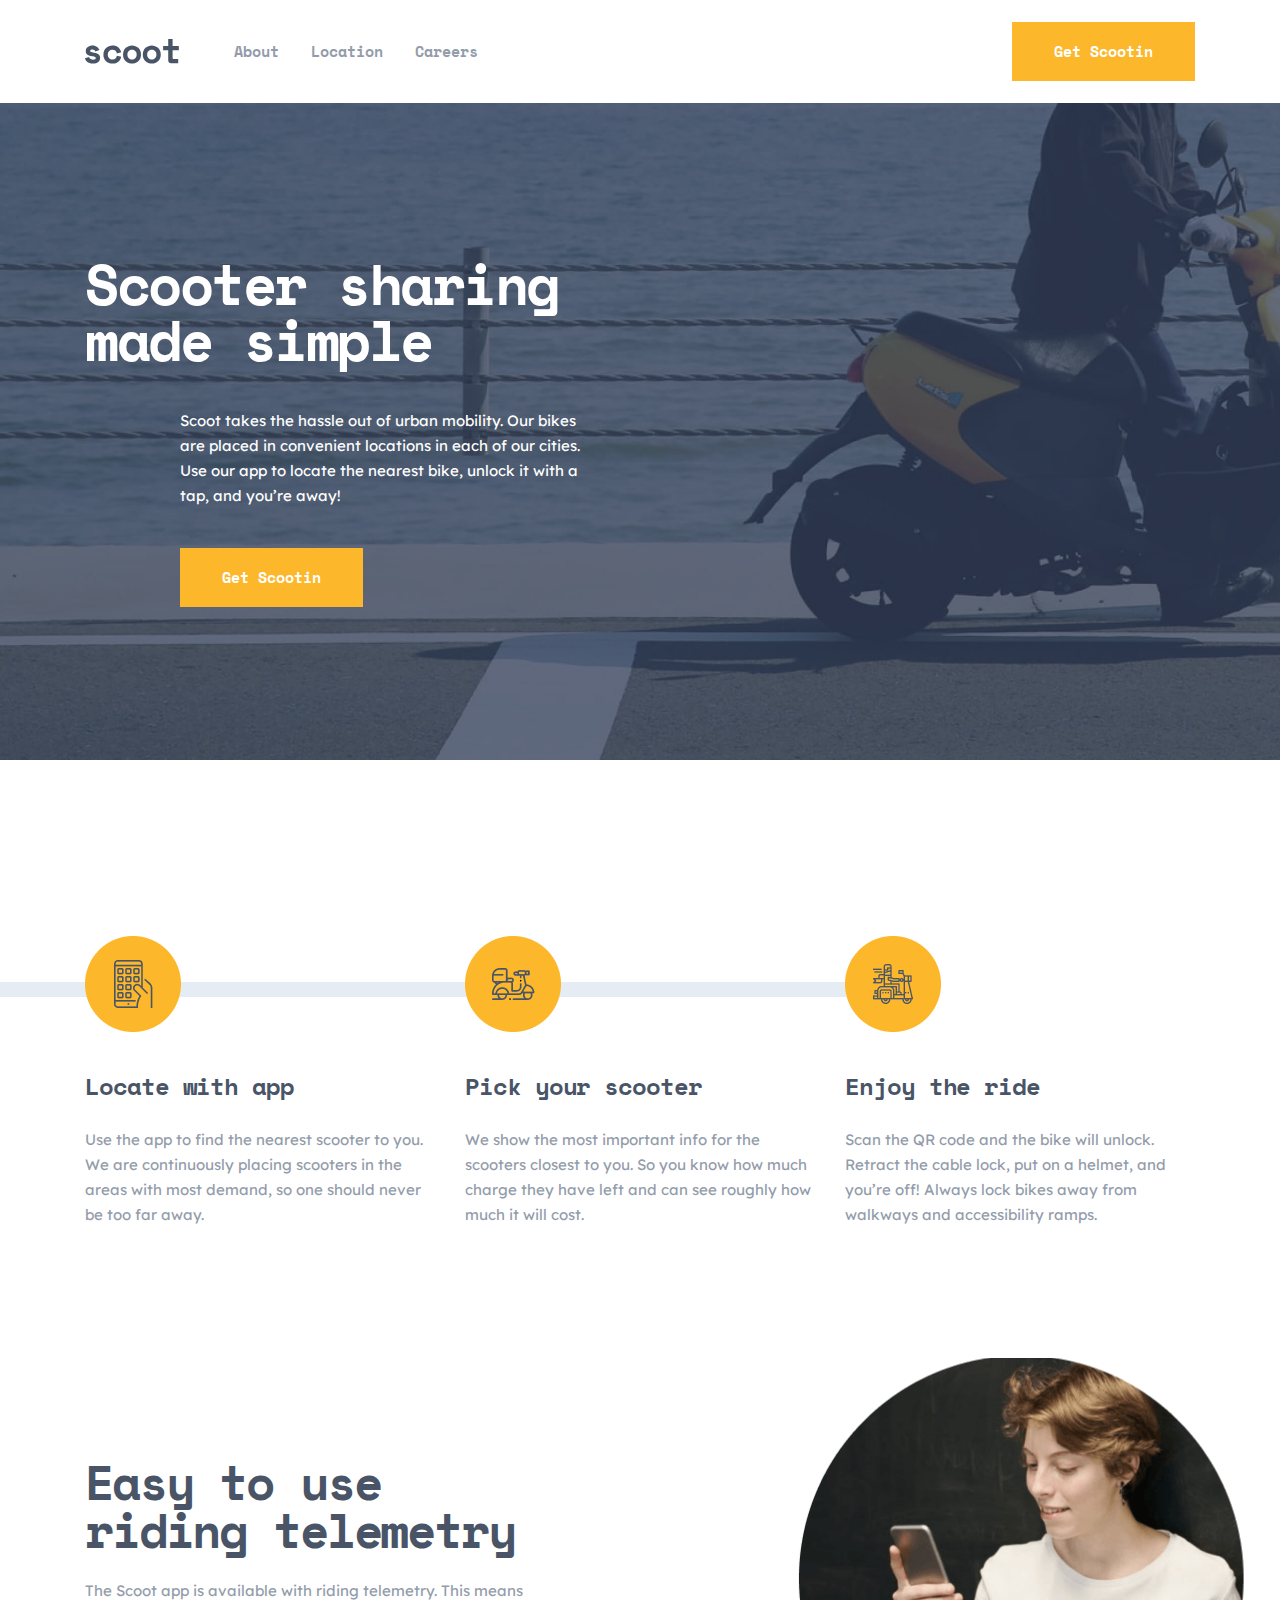
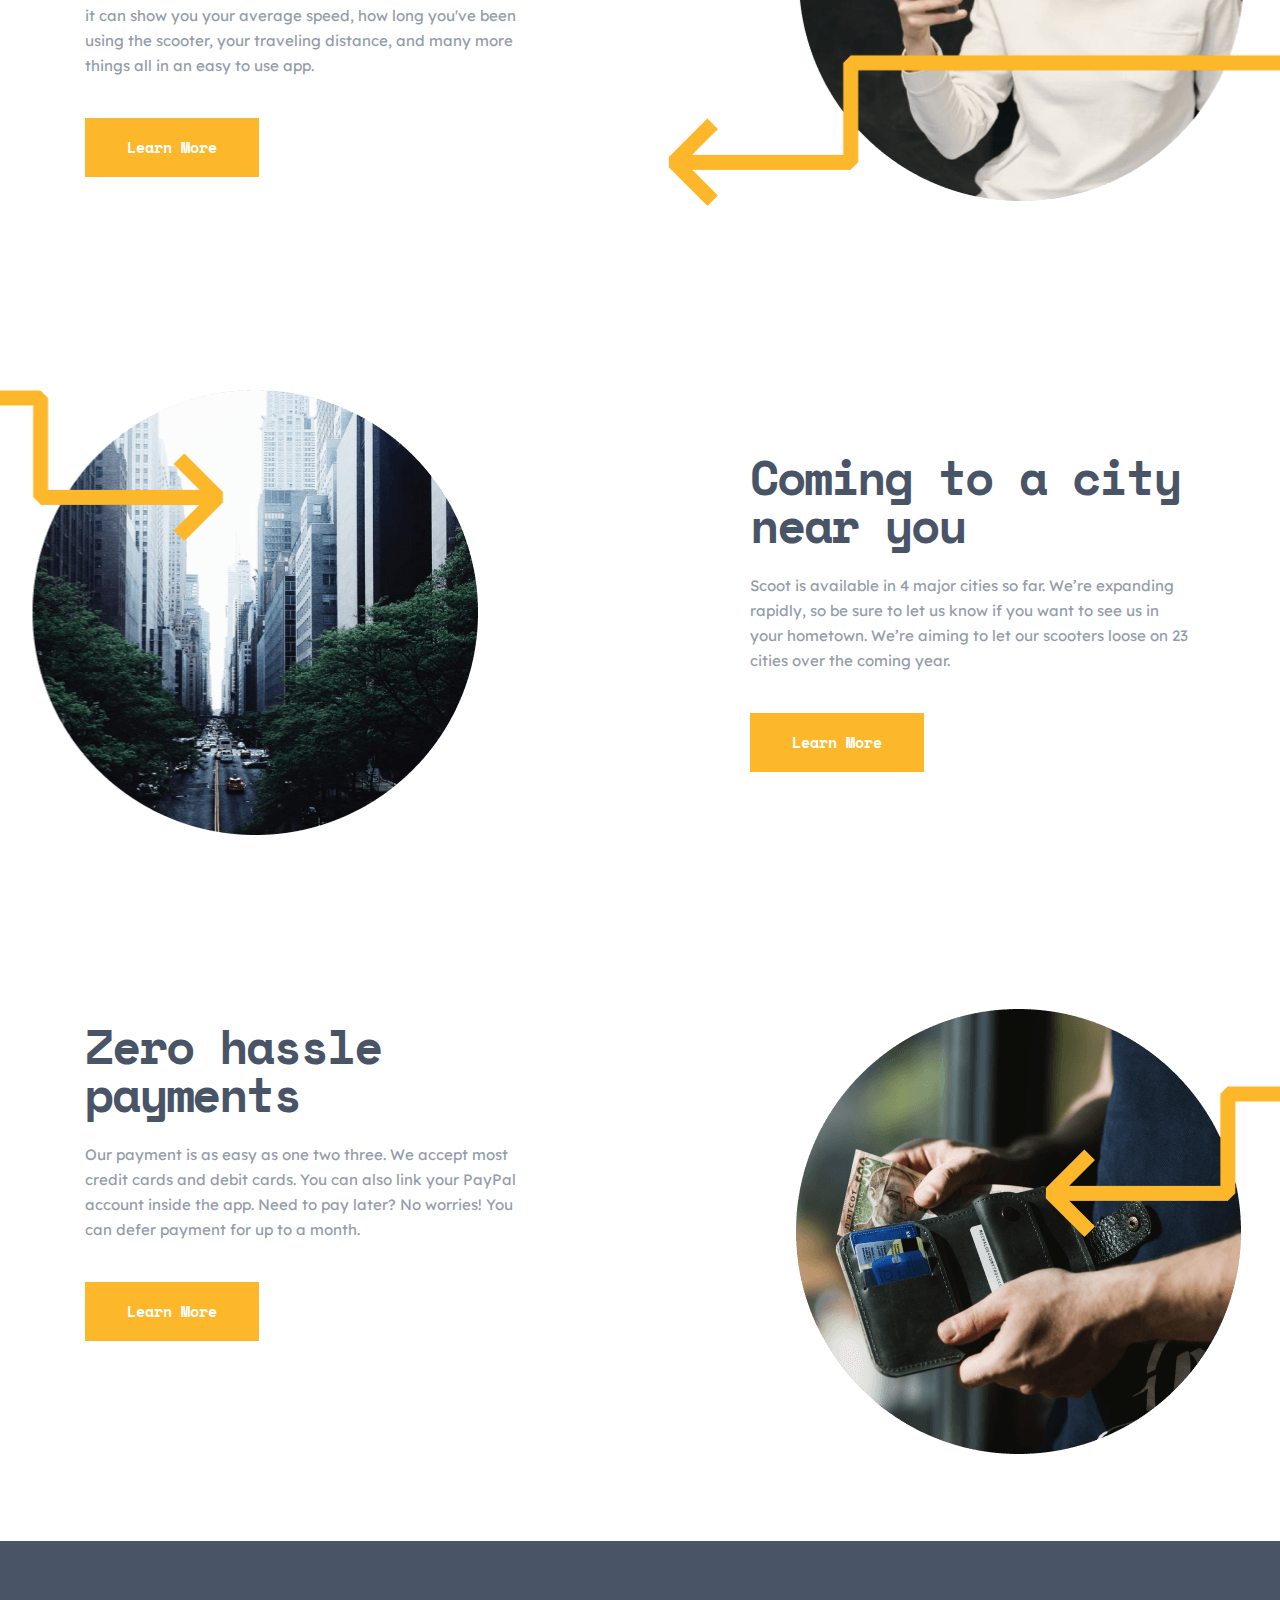
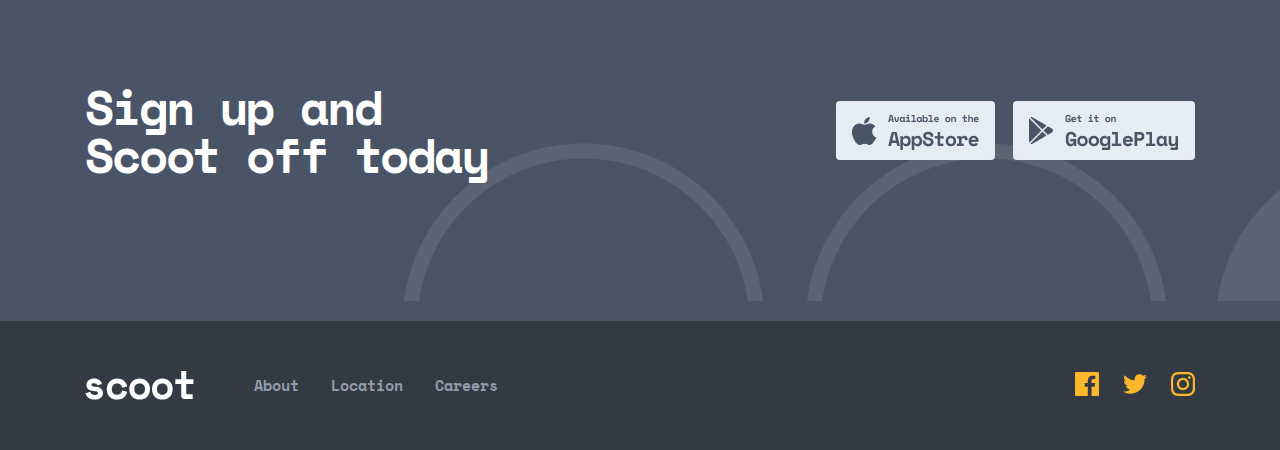
==== index.html @ 02b6bdd7 "Initial commit" ====
<!DOCTYPE html>
<html lang="en">
<head>
  <meta charset="UTF-8">
  <meta http-equiv="X-UA-Compatible" content="IE=edge">
  <meta name="viewport" content="width=device-width, initial-scale=1.0">
  <link rel="stylesheet" href="./css/main.css">
  <title>scoot</title>
</head>
<body>


  <!-- site header -->
  <header class="site-header">
    <div class="container">
      <div class="site-header__inner">

        <a href="./index.html" class="site-header__logo-link">
          <img src="./images/scoot-logo.svg" alt="scoot brand logo" class="site-header__logo-img">
        </a>

        <nav class="site-header__navbar">
          <ul class="site-header__list">
            <li class="site-header__item"><a href="./about.html" class="site-header__item-link">About</a></li>
            <li class="site-header__item"><a href="./location.html" class="site-header__item-link">Location</a></li>
            <li class="site-header__item"><a href="./careers.html" class="site-header__item-link">Careers</a></li>
          </ul>
          <a href="#" class="site-header__link get-link">Get Scootin</a>
        </nav>
      </div>
    </div>
  </header>


  <main>


    <!-- hero section -->
    <section class="hero">
      <div class="container">
        <div class="hero__inner">
          <div class="hero__content">
            <h1 class="hero__title">Scooter sharing made simple</h1>
            <div class="hero__content-info">
              <p class="hero__text">Scoot takes the hassle out of urban mobility. Our bikes are placed in convenient locations in each of our cities. Use our app to locate the nearest bike, unlock it with a tap, and you’re away!</p>
              <a href="#" class="get-link">Get Scootin</a>
            </div>
          </div>
        </div>
      </div>
    </section>

    <!-- process section -->
    <section class="process">
      <div class="container">
        <div class="process__inner">
          <ul class="process__list">
            <li class="process__item">
              <img src="./images/locate.png" alt="" class="process__img">
              <h3 class="process__subtitle">Locate with app</h3>
              <p class="process__text">Use the app to find the nearest scooter to you. We are continuously placing scooters in the areas with most demand, so one should never be too far away. </p>
            </li>

            <li class="process__item">
              <img src="./images/pick.png" alt="" class="process__img">
              <h3 class="process__subtitle">Pick your scooter</h3>
              <p class="process__text">We show the most important info for the scooters closest to you. So you know how much charge they have left and can see roughly how much it will cost.</p>
            </li>

            <li class="process__item">
              <img src="./images/enjoy.png" alt="" class="process__img">
              <h3 class="process__subtitle">Enjoy the ride</h3>
              <p class="process__text">Scan the QR code and the bike will unlock. Retract the cable lock, put on a helmet, and you’re off! Always lock bikes away from walkways and accessibility ramps.</p>
            </li>
          </ul>
        </div>
      </div>
    </section>

    <!-- easy section -->
    <section class="easy">
      <div class="container">
        <div class="easy__inner">
          <div class="easy__content">
            <h2 class="easy__title">Easy to use riding telemetry</h2>
            <p class="easy__text">The Scoot app is available with riding telemetry. This means it can show you your average speed, how long you've been using the scooter, your traveling distance, and many more things all in an easy to use app.</p>
            <a href="#" class="easy__link get-link">Learn More</a>
          </div>
        </div>
      </div>
    </section>


    <!-- coming section -->
    <section class="coming">
      <div class="container">
        <div class="coming__inner">
          <div class="coming__content">
            <h2 class="coming__title">Coming to a city near you</h2>
            <p class="coming__text">Scoot is available in 4 major cities so far. We’re expanding rapidly, so be sure to let us know if you want to see us in your hometown. We’re aiming to let our scooters loose on 23 cities over the coming year.</p>
            <a href="#" class="coming__link get-link">Learn More</a>
          </div>
        </div>
      </div>
    </section>

    <!-- zero hassle section -->
    <section class="zero-hassle">
      <div class="container">
        <div class="zero-hassle__inner">
          <div class="zero-hassle__content">
            <h2 class="zero-hassle__title">Zero hassle payments</h2>
            <p class="zero-hassle__text">Our payment is as easy as one two three. We accept most credit cards and debit cards. You can also link your PayPal account inside the app. Need to pay later? No worries! You can defer payment for up to a month.</p>
            <a href="#" class="zero-hassle__link get-link">Learn More</a>
          </div>
        </div>
      </div>
    </section>
  </main>

  <!-- footer -->
  <footer class="footer">

    <div class="footer-signup">
      <div class="container">
        <div class="footer-signup__inner">
          <div class="footer-signup__title-info">
            <h2 class="footer-signup__title">Sign up and Scoot off today</h2>
          </div>
          <div class="footer-signup__download-info">
            <a href="#" class="footer-signup__link">
              <img src="./images/appstore.png" alt="app store logo" class="footer-signup__img">
            </a>

            <a href="#" class="footer-signup__link">
              <img src="./images/google-play.png" alt="google play app logo" class="footer-signup__img">
            </a>
          </div>
        </div>
      </div>
    </div>

    <div class="footer__bottom">
      <div class="container">
        <div class="footer__bottom-inner">
          <a href="./index.html" class="footer__logo-link">
            <img src="./images/scoot-white-logo.svg" alt="scoot brand white logo" class="footer__logo-img">
          </a>

          <ul class="footer__list">
            <li class="footer__item"><a href="./about.html" class="footer__item-link">About</a></li>
            <li class="footer__item"><a href="./location.html" class="footer__item-link">Location</a></li>
            <li class="footer__item"><a href="./careers.html" class="footer__item-link">Careers</a></li>
          </ul>

          <ul class="footer__social-list">
            <li class="footer__social-item">
              <a href="https://www.facebook.com/" class="footer__social-link">
                <svg class="footer__social-img" width="24" height="24" xmlns="http://www.w3.org/2000/svg"><path d="M22.675 0H1.325C.593 0 0 .593 0 1.325v21.351C0 23.407.593 24 1.325 24H12.82v-9.294H9.692v-3.622h3.128V8.413c0-3.1 1.893-4.788 4.659-4.788 1.325 0 2.463.099 2.795.143v3.24l-1.918.001c-1.504 0-1.795.715-1.795 1.763v2.313h3.587l-.467 3.622h-3.12V24h6.116c.73 0 1.323-.593 1.323-1.325V1.325C24 .593 23.407 0 22.675 0Z" /></svg>
                <!-- <img src="./images/facebook.svg" alt="facebook brand logo" class="footer__social-img"> -->
              </a>
            </li>

            <li class="footer__social-item">
              <a href="https://www.twitter.com/" class="footer__social-link">
                <svg class="footer__social-img" width="24" height="20"  xmlns="http://www.w3.org/2000/svg"><path d="M24 2.557c-.883.392-1.832.656-2.828.775 1.017-.609 1.798-1.574 2.165-2.723999C22.386 1.172 21.332 1.582 20.21 1.803 19.313.846001 18.032.248001 16.616.248001c-3.179 0-5.515 2.965999-4.797 6.044999C7.728 6.088 4.1 4.128 1.671 1.149c-1.29 2.213-.669 5.108 1.523 6.574-.806-.026-1.566-.247-2.229-.616-.054 2.281 1.581 4.415 3.949 4.89-.693.188-1.452.232-2.224.084.626 1.956 2.444 3.379 4.6 3.419-2.07 1.623-4.678 2.348-7.29 2.04 2.179 1.397 4.768 2.212 7.548 2.212 9.142 0 14.307-7.721 13.995-14.646.962-.695 1.797-1.562 2.457-2.549Z" /></svg>
                <!-- <img src="./images/twitter.svg" alt="twitter brand logo" class="footer__social-img"> -->
              </a>
            </li>

            <li class="footer__social-item">
              <a href="https://www.instagram.com/" class="footer__social-link">
                <svg class="footer__social-img" width="24" height="24" xmlns="http://www.w3.org/2000/svg"><path fill-rule="evenodd" clip-rule="evenodd" d="M12 0C8.741 0 8.333.014 7.053.072 2.695.272.273 2.69.073 7.052.014 8.333 0 8.741 0 12c0 3.259.014 3.668.072 4.948.2 4.358 2.618 6.78 6.98 6.98C8.333 23.986 8.741 24 12 24c3.259 0 3.668-.014 4.948-.072 4.354-.2 6.782-2.618 6.979-6.98.059-1.28.073-1.689.073-4.948 0-3.259-.014-3.667-.072-4.947-.196-4.354-2.617-6.78-6.979-6.98C15.668.014 15.259 0 12 0Zm0 2.163c3.204 0 3.584.012 4.85.07 3.252.148 4.771 1.691 4.919 4.919.058 1.265.069 1.645.069 4.849 0 3.205-.012 3.584-.069 4.849-.149 3.225-1.664 4.771-4.919 4.919-1.266.058-1.644.07-4.85.07-3.204 0-3.584-.012-4.849-.07-3.26-.149-4.771-1.699-4.919-4.92-.058-1.265-.07-1.644-.07-4.849 0-3.204.013-3.583.07-4.849.149-3.227 1.664-4.771 4.919-4.919 1.266-.057 1.645-.069 4.849-.069ZM5.838 12c0-3.403 2.759-6.162 6.162-6.162S18.162 8.597 18.162 12c0 3.404-2.759 6.163-6.162 6.163S5.838 15.403 5.838 12ZM12 16c-2.209 0-4-1.79-4-4 0-2.209 1.791-4 4-4s4 1.791 4 4c0 2.21-1.791 4-4 4Zm4.965-10.405c0-.795.645-1.44 1.441-1.44.795 0 1.439.645 1.439 1.44 0 .795-.644 1.44-1.439 1.44-.796 0-1.441-.645-1.441-1.44Z" /></svg>
                <!-- <img src="./images/instagram.svg" alt="instagram brand logo" class="footer__social-img"> -->
              </a>
            </li>
          </ul>
        </div>
      </div>
    </div>

  </footer>
</body>
</html>
---- css/main.css ----
@font-face {
  font-family: "Space Mono";
  font-style: normal;
  font-weight: 400;
  src: url("../fonts/space-mono-v10-latin-regular.woff2") format("woff2"), url("../fonts/space-mono-v10-latin-regular.woff") format("woff");
}

@font-face {
  font-family: "Space Mono";
  font-style: normal;
  font-weight: 700;
  src: url("../fonts/space-mono-v10-latin-700.woff2") format("woff2"), url("../fonts/space-mono-v10-latin-700.woff") format("woff");
}

@font-face {
  font-family: "Lexend Deca";
  font-style: normal;
  font-weight: 400;
  src: url("../fonts/lexend-deca-v15-latin-regular.woff2") format("woff2"), url("../fonts/lexend-deca-v15-latin-regular.woff") format("woff");
}

/*! normalize.css v8.0.1 | MIT License | github.com/necolas/normalize.css */
/* Document
   ========================================================================== */
/**
 * 1. Correct the line height in all browsers.
 * 2. Prevent adjustments of font size after orientation changes in iOS.
 */
html {
  line-height: 1.15;
  /* 1 */
  -webkit-text-size-adjust: 100%;
  /* 2 */
}

/* Sections
   ========================================================================== */
/**
 * Remove the margin in all browsers.
 */
body {
  margin: 0;
}

/**
 * Render the `main` element consistently in IE.
 */
main {
  display: block;
}

/**
 * Correct the font size and margin on `h1` elements within `section` and
 * `article` contexts in Chrome, Firefox, and Safari.
 */
h1 {
  font-size: 2em;
  margin: 0.67em 0;
}

/* Grouping content
   ========================================================================== */
/**
 * 1. Add the correct box sizing in Firefox.
 * 2. Show the overflow in Edge and IE.
 */
hr {
  -webkit-box-sizing: content-box;
          box-sizing: content-box;
  /* 1 */
  height: 0;
  /* 1 */
  overflow: visible;
  /* 2 */
}

/**
 * 1. Correct the inheritance and scaling of font size in all browsers.
 * 2. Correct the odd `em` font sizing in all browsers.
 */
pre {
  font-family: monospace, monospace;
  /* 1 */
  font-size: 1em;
  /* 2 */
}

/* Text-level semantics
   ========================================================================== */
/**
 * Remove the gray background on active links in IE 10.
 */
a {
  background-color: transparent;
}

/**
 * 1. Remove the bottom border in Chrome 57-
 * 2. Add the correct text decoration in Chrome, Edge, IE, Opera, and Safari.
 */
abbr[title] {
  border-bottom: none;
  /* 1 */
  text-decoration: underline;
  /* 2 */
  -webkit-text-decoration: underline dotted;
          text-decoration: underline dotted;
  /* 2 */
}

/**
 * Add the correct font weight in Chrome, Edge, and Safari.
 */
b,
strong {
  font-weight: bolder;
}

/**
 * 1. Correct the inheritance and scaling of font size in all browsers.
 * 2. Correct the odd `em` font sizing in all browsers.
 */
code,
kbd,
samp {
  font-family: monospace, monospace;
  /* 1 */
  font-size: 1em;
  /* 2 */
}

/**
 * Add the correct font size in all browsers.
 */
small {
  font-size: 80%;
}

/**
 * Prevent `sub` and `sup` elements from affecting the line height in
 * all browsers.
 */
sub,
sup {
  font-size: 75%;
  line-height: 0;
  position: relative;
  vertical-align: baseline;
}

sub {
  bottom: -0.25em;
}

sup {
  top: -0.5em;
}

/* Embedded content
   ========================================================================== */
/**
 * Remove the border on images inside links in IE 10.
 */
img {
  border-style: none;
}

/* Forms
   ========================================================================== */
/**
 * 1. Change the font styles in all browsers.
 * 2. Remove the margin in Firefox and Safari.
 */
button,
input,
optgroup,
select,
textarea {
  font-family: inherit;
  /* 1 */
  font-size: 100%;
  /* 1 */
  line-height: 1.15;
  /* 1 */
  margin: 0;
  /* 2 */
}

/**
 * Show the overflow in IE.
 * 1. Show the overflow in Edge.
 */
button,
input {
  /* 1 */
  overflow: visible;
}

/**
 * Remove the inheritance of text transform in Edge, Firefox, and IE.
 * 1. Remove the inheritance of text transform in Firefox.
 */
button,
select {
  /* 1 */
  text-transform: none;
}

/**
 * Correct the inability to style clickable types in iOS and Safari.
 */
button,
[type="button"],
[type="reset"],
[type="submit"] {
  -webkit-appearance: button;
}

/**
 * Remove the inner border and padding in Firefox.
 */
button::-moz-focus-inner,
[type="button"]::-moz-focus-inner,
[type="reset"]::-moz-focus-inner,
[type="submit"]::-moz-focus-inner {
  border-style: none;
  padding: 0;
}

/**
 * Restore the focus styles unset by the previous rule.
 */
button:-moz-focusring,
[type="button"]:-moz-focusring,
[type="reset"]:-moz-focusring,
[type="submit"]:-moz-focusring {
  outline: 1px dotted ButtonText;
}

/**
 * Correct the padding in Firefox.
 */
fieldset {
  padding: 0.35em 0.75em 0.625em;
}

/**
 * 1. Correct the text wrapping in Edge and IE.
 * 2. Correct the color inheritance from `fieldset` elements in IE.
 * 3. Remove the padding so developers are not caught out when they zero out
 *    `fieldset` elements in all browsers.
 */
legend {
  -webkit-box-sizing: border-box;
          box-sizing: border-box;
  /* 1 */
  color: inherit;
  /* 2 */
  display: table;
  /* 1 */
  max-width: 100%;
  /* 1 */
  padding: 0;
  /* 3 */
  white-space: normal;
  /* 1 */
}

/**
 * Add the correct vertical alignment in Chrome, Firefox, and Opera.
 */
progress {
  vertical-align: baseline;
}

/**
 * Remove the default vertical scrollbar in IE 10+.
 */
textarea {
  overflow: auto;
}

/**
 * 1. Add the correct box sizing in IE 10.
 * 2. Remove the padding in IE 10.
 */
[type="checkbox"],
[type="radio"] {
  -webkit-box-sizing: border-box;
          box-sizing: border-box;
  /* 1 */
  padding: 0;
  /* 2 */
}

/**
 * Correct the cursor style of increment and decrement buttons in Chrome.
 */
[type="number"]::-webkit-inner-spin-button,
[type="number"]::-webkit-outer-spin-button {
  height: auto;
}

/**
 * 1. Correct the odd appearance in Chrome and Safari.
 * 2. Correct the outline style in Safari.
 */
[type="search"] {
  -webkit-appearance: textfield;
  /* 1 */
  outline-offset: -2px;
  /* 2 */
}

/**
 * Remove the inner padding in Chrome and Safari on macOS.
 */
[type="search"]::-webkit-search-decoration {
  -webkit-appearance: none;
}

/**
 * 1. Correct the inability to style clickable types in iOS and Safari.
 * 2. Change font properties to `inherit` in Safari.
 */
::-webkit-file-upload-button {
  -webkit-appearance: button;
  /* 1 */
  font: inherit;
  /* 2 */
}

/* Interactive
   ========================================================================== */
/*
 * Add the correct display in Edge, IE 10+, and Firefox.
 */
details {
  display: block;
}

/*
 * Add the correct display in all browsers.
 */
summary {
  display: list-item;
}

/* Misc
   ========================================================================== */
/**
 * Add the correct display in IE 10+.
 */
template {
  display: none;
}

/**
 * Add the correct display in IE 10.
 */
[hidden] {
  display: none;
}

html {
  height: 100%;
  -webkit-box-sizing: border-box;
          box-sizing: border-box;
}

*,
*::before,
*::after {
  -webkit-box-sizing: inherit;
          box-sizing: inherit;
  scroll-behavior: smooth;
}

body {
  font-family: "Space Mono";
  font-style: normal;
  font-weight: bold;
  margin: 0;
  padding: 0;
}

img {
  max-width: 100%;
  height: auto;
  vertical-align: middle;
}

.visually-hidden {
  position: absolute;
  width: 1px;
  height: 1px;
  margin: -1px;
  border: 0;
  padding: 0;
  clip: rect(0 0 0 0);
  overflow: hidden;
}

.container {
  width: 1150px;
  margin: 0 auto;
  padding: 0 20px;
}

.site-header {
  padding: 22px 0;
}

.site-header__inner {
  display: -webkit-box;
  display: -ms-flexbox;
  display: flex;
  -webkit-box-align: center;
      -ms-flex-align: center;
          align-items: center;
}

.site-header__logo-link:hover {
  opacity: 0.8;
}

.site-header__navbar {
  width: 100%;
  display: -webkit-box;
  display: -ms-flexbox;
  display: flex;
  -webkit-box-align: center;
      -ms-flex-align: center;
          align-items: center;
  margin-left: 55px;
}

.site-header__list {
  display: -webkit-box;
  display: -ms-flexbox;
  display: flex;
  -webkit-box-align: center;
      -ms-flex-align: center;
          align-items: center;
  list-style-type: none;
  margin-right: auto;
  padding: 0;
}

.site-header__item:nth-child(2) {
  margin: 0 32px;
}

.site-header__item-link {
  font-size: 15px;
  line-height: 25px;
  text-decoration: none;
  color: #939CAA;
  -webkit-transition: 1s ease;
  transition: 1s ease;
}

.site-header__item-link:hover {
  color: #FCB72B;
}

.get-link {
  display: inline-block;
  font-size: 15px;
  line-height: 25px;
  text-align: center;
  text-decoration: none;
  color: #FFFFFF;
  background-color: #FCB72B;
  padding: 14px 39px;
  -webkit-transition: 0.2s ease;
  transition: 0.2s ease;
  border: 3px solid transparent;
}

.get-link:hover {
  border-color: #FCB72B;
  color: #FCB72B;
  background-color: transparent;
}

.hero {
  padding: 153px 0;
  background-image: url("../../images/Bitmap.jpg");
  background-repeat: no-repeat;
  background-size: cover;
}

.hero__content {
  width: 500px;
  color: #FFFFFF;
  z-index: 3;
}

.hero__title {
  font-size: 56px;
  line-height: 56px;
  letter-spacing: -2.5px;
  margin: 0;
}

.hero__content-info {
  padding-left: 95px;
}

.hero__text {
  font-family: "Lexend Deca";
  font-style: normal;
  font-weight: normal;
  font-size: 15px;
  line-height: 25px;
  margin: 40px 0;
}

.process {
  padding: 160px 0 100px;
  background-image: url("../../images/line-locate.png");
  background-repeat: no-repeat;
  background-position: calc(50% - 280px) calc(50% - 70px);
}

.process__list {
  display: -webkit-box;
  display: -ms-flexbox;
  display: flex;
  -webkit-box-pack: justify;
      -ms-flex-pack: justify;
          justify-content: space-between;
  -webkit-box-align: center;
      -ms-flex-align: center;
          align-items: center;
  list-style-type: none;
  padding: 0;
}

.process__item {
  width: 350px;
}

.process__subtitle {
  font-weight: bold;
  font-size: 24px;
  line-height: 28px;
  letter-spacing: -1.07143px;
  margin: 40px 0 27px;
  color: #495567;
}

.process__text {
  font-family: "Lexend Deca";
  font-style: normal;
  font-weight: normal;
  font-size: 15px;
  line-height: 25px;
  color: #939CAA;
}

.easy {
  padding: 100px 0 126px;
  background-image: url("../../images/telemetry-bg.png");
  background-repeat: no-repeat;
  background-position: calc(50% + 570px) calc(50% - 50px);
}

.easy__content {
  width: 445px;
}

.easy__title {
  font-weight: bold;
  font-size: 48px;
  line-height: 48px;
  letter-spacing: -2.14286px;
  color: #495567;
  margin: 0;
}

.easy__text {
  font-family: "Lexend Deca";
  font-style: normal;
  font-weight: normal;
  font-size: 15px;
  line-height: 25px;
  color: #939CAA;
  margin: 24px 0 40px;
}

.coming {
  padding: 150px 0 150px;
  background-image: url("../../images/coming-city.png");
  background-repeat: no-repeat;
  background-position: calc(50% - 660px) calc(50%);
}

.coming__inner {
  display: -webkit-box;
  display: -ms-flexbox;
  display: flex;
  -webkit-box-pack: end;
      -ms-flex-pack: end;
          justify-content: flex-end;
}

.coming__content {
  width: 445px;
}

.coming__title {
  font-weight: bold;
  font-size: 48px;
  line-height: 48px;
  letter-spacing: -2.14286px;
  color: #495567;
  margin: 0;
}

.coming__text {
  font-family: "Lexend Deca";
  font-style: normal;
  font-weight: normal;
  font-size: 15px;
  line-height: 25px;
  color: #939CAA;
  margin: 24px 0 40px;
}

.zero-hassle {
  padding: 100px 0 200px;
  background-image: url("../../images/zero-hassle-bg.png");
  background-repeat: no-repeat;
  background-position: calc(50% + 640px) calc(50%);
}

.zero-hassle__content {
  width: 445px;
}

.zero-hassle__title {
  font-weight: bold;
  font-size: 48px;
  line-height: 48px;
  letter-spacing: -2.14286px;
  color: #495567;
  margin: 0;
}

.zero-hassle__text {
  font-family: "Lexend Deca";
  font-style: normal;
  font-weight: normal;
  font-size: 15px;
  line-height: 25px;
  color: #939CAA;
  margin: 24px 0 40px;
}

.sign-up {
  background-color: #495567;
  background-image: url("../../images/footer-bg.png");
  background-repeat: no-repeat;
  background-position: calc(50% + 40px) calc(50% + 20px);
  padding: 102px 0;
}

.sign-up__inner {
  display: -webkit-box;
  display: -ms-flexbox;
  display: flex;
  -webkit-box-pack: justify;
      -ms-flex-pack: justify;
          justify-content: space-between;
  -webkit-box-align: center;
      -ms-flex-align: center;
          align-items: center;
}

.sign-up__title-info {
  width: 415px;
}

.sign-up__title {
  font-weight: bold;
  font-size: 48px;
  line-height: 48px;
  letter-spacing: -2.14286px;
  color: #FFFFFF;
}

.sign-up__download-info {
  display: -webkit-box;
  display: -ms-flexbox;
  display: flex;
  -webkit-box-align: center;
      -ms-flex-align: center;
          align-items: center;
}

.sign-up__link {
  background: #E5ECF4;
  border-radius: 4px;
  padding: 10px 16px;
}

.sign-up__link:first-child {
  margin-right: 18px;
}

.about-hero {
  padding: 62px 0;
  background-image: url("../../images/about-bg.png");
  background-repeat: no-repeat;
  background-size: cover;
}

.about-hero__title {
  font-size: 56px;
  line-height: 56px;
  letter-spacing: -2.5px;
  color: #FFFFFF;
}

.mobility {
  padding: 250px 0;
  background-image: url("../../images/mobility-bg.png");
  background-repeat: no-repeat;
  background-position: calc(50% + 560px) calc(50%);
}

.mobility__content {
  width: 445px;
}

.mobility__title {
  font-weight: bold;
  font-size: 48px;
  line-height: 48px;
  letter-spacing: -2.14286px;
  color: #495567;
  margin: 0;
}

.mobility__text {
  font-family: "Lexend Deca";
  font-style: normal;
  font-weight: normal;
  font-size: 15px;
  line-height: 25px;
  color: #939CAA;
  margin-top: 24px;
}

.urban {
  padding: 150px 0 150px;
  background-image: url("../../images/urban-living-bg.png");
  background-repeat: no-repeat;
  background-position: calc(50% - 660px) calc(50%);
}

.urban__inner {
  display: -webkit-box;
  display: -ms-flexbox;
  display: flex;
  -webkit-box-pack: end;
      -ms-flex-pack: end;
          justify-content: flex-end;
}

.urban__content {
  width: 445px;
}

.urban__title {
  font-weight: bold;
  font-size: 48px;
  line-height: 48px;
  letter-spacing: -2.14286px;
  color: #495567;
  margin: 0;
}

.urban__text {
  font-family: "Lexend Deca";
  font-style: normal;
  font-weight: normal;
  font-size: 15px;
  line-height: 25px;
  color: #939CAA;
  margin-top: 24px;
}

.join {
  padding: 80px 0 120px;
}

.join__title {
  font-weight: bold;
  font-size: 48px;
  line-height: 48px;
  text-align: center;
  letter-spacing: -2.14286px;
  color: #495567;
  margin-bottom: 103px;
}

.join__list {
  display: -webkit-box;
  display: -ms-flexbox;
  display: flex;
  -webkit-box-align: center;
      -ms-flex-align: center;
          align-items: center;
  list-style-type: none;
  padding: 0;
}

.join__item {
  width: 350px;
  text-align: center;
}

.join__item:nth-child(2) {
  margin: 0 30px;
}

.join__subtitle {
  font-weight: bold;
  font-size: 24px;
  line-height: 28px;
  letter-spacing: -1.07143px;
  margin: 32px 0 27px;
  color: #495567;
}

.join__text {
  font-family: "Lexend Deca";
  font-style: normal;
  font-weight: normal;
  font-size: 15px;
  line-height: 25px;
  color: #939CAA;
}

.faqs {
  padding-bottom: 200px;
}

.faqs__title {
  font-weight: bold;
  font-size: 48px;
  line-height: 48px;
  text-align: center;
  letter-spacing: -2.14286px;
  margin-bottom: 64px;
  color: #495567;
}

.faqs__infofirst {
  display: -webkit-box;
  display: -ms-flexbox;
  display: flex;
  -webkit-box-pack: justify;
      -ms-flex-pack: justify;
          justify-content: space-between;
  -webkit-box-align: start;
      -ms-flex-align: start;
          align-items: flex-start;
  margin-bottom: 65px;
}

.faqs__subtitle {
  font-weight: bold;
  font-size: 40px;
  line-height: 48px;
  letter-spacing: -1.78571px;
  color: #495567;
}

.faqs__accordion {
  width: 730px;
  height: 460px;
}

.faqs__accordion-item, .faqs__button-title {
  -webkit-transition: 1s ease;
  transition: 1s ease;
}

.faqs__accordion-item:hover, .faqs__button-title:hover {
  background: #FFF4DF;
}

.faqs__button-title {
  font-weight: bold;
  font-size: 24px;
  line-height: 28px;
  letter-spacing: -1.07143px;
  color: #495567;
  background-color: #F2F5F9;
  -webkit-transition: 0.5s ease;
  transition: 0.5s ease;
}

.faqs__text {
  font-family: "Lexend Deca";
  font-style: normal;
  font-weight: normal;
  font-size: 15px;
  line-height: 25px;
  color: #495567;
}

.faqs__accordion-item {
  background-color: #F2F5F9;
  padding: 24px 0 24px;
  border: none;
}

.faqs__accordion-item:nth-child(2) {
  margin: 16px 0;
}

.faqs__infosecond {
  display: -webkit-box;
  display: -ms-flexbox;
  display: flex;
  -webkit-box-pack: justify;
      -ms-flex-pack: justify;
          justify-content: space-between;
  -webkit-box-align: start;
      -ms-flex-align: start;
          align-items: flex-start;
}

.careers-hero {
  width: 100%;
  height: 200px;
  background-image: url("../../images/careers-bg.png");
  background-repeat: no-repeat;
  background-size: cover;
  padding: 100px 0;
}

.mission {
  padding: 250px 0 100px;
  background-image: url("../../images/mission.png");
  background-repeat: no-repeat;
  background-position: calc(50% + 560px) calc(50% + 60px);
}

.mission__content {
  width: 445px;
}

.mission__title {
  font-weight: bold;
  font-size: 48px;
  line-height: 48px;
  letter-spacing: -2.14286px;
  color: #495567;
  margin: 0;
}

.mission__text {
  font-family: "Lexend Deca";
  font-style: normal;
  font-weight: normal;
  font-size: 15px;
  line-height: 25px;
  color: #939CAA;
  margin-top: 24px;
}

.mission__link {
  padding: 14px 48px;
}

.values {
  padding: 80px 0 120px;
}

.values__title {
  font-weight: bold;
  font-size: 48px;
  line-height: 48px;
  text-align: center;
  letter-spacing: -2.14286px;
  color: #495567;
  margin-bottom: 103px;
}

.values__list {
  display: -webkit-box;
  display: -ms-flexbox;
  display: flex;
  -webkit-box-align: center;
      -ms-flex-align: center;
          align-items: center;
  list-style-type: none;
  padding: 0;
}

.values__item {
  width: 350px;
  text-align: center;
}

.values__item:nth-child(2) {
  margin: 0 30px;
}

.values__subtitle {
  font-weight: bold;
  font-size: 24px;
  line-height: 28px;
  letter-spacing: -1.07143px;
  margin: 32px 0 27px;
  color: #495567;
}

.values__text {
  font-family: "Lexend Deca";
  font-style: normal;
  font-weight: normal;
  font-size: 15px;
  line-height: 25px;
  color: #939CAA;
}

.employees {
  padding-bottom: 160px;
}

.employees__list {
  display: -webkit-box;
  display: -ms-flexbox;
  display: flex;
  -webkit-box-orient: vertical;
  -webkit-box-direction: normal;
      -ms-flex-direction: column;
          flex-direction: column;
  -webkit-box-align: center;
      -ms-flex-align: center;
          align-items: center;
  list-style-type: none;
  padding: 0;
}

.employees__item {
  width: 100%;
  display: -webkit-box;
  display: -ms-flexbox;
  display: flex;
  -webkit-box-pack: justify;
      -ms-flex-pack: justify;
          justify-content: space-between;
  -webkit-box-align: center;
      -ms-flex-align: center;
          align-items: center;
  padding: 35px 60px 35px 40px;
  background-color: #F2F5F9;
  color: #495567;
  margin-bottom: 24px;
}

.employees__item:last-child {
  margin-bottom: 0;
}

.employees__title {
  font-weight: bold;
  font-size: 24px;
  line-height: 28px;
  letter-spacing: -1.07143px;
  margin: 0;
}

.employees__country {
  font-family: "Lexend Deca";
  font-style: normal;
  font-weight: normal;
  font-size: 15px;
  line-height: 25px;
}

.location-hero {
  padding: 62px 0;
  background-image: url("../../images/about-bg.png");
  background-repeat: no-repeat;
  background-size: cover;
}

.location-hero__title {
  font-size: 56px;
  line-height: 56px;
  letter-spacing: -2.5px;
  color: #FFFFFF;
}

.city {
  padding: 120px 0;
}

.city__content {
  display: -webkit-box;
  display: -ms-flexbox;
  display: flex;
  -webkit-box-align: center;
      -ms-flex-align: center;
          align-items: center;
  margin-top: 120px;
}

.city__content-info {
  display: -webkit-box;
  display: -ms-flexbox;
  display: flex;
  -webkit-box-align: start;
      -ms-flex-align: start;
          align-items: flex-start;
}

.city__title {
  font-weight: bold;
  font-size: 48px;
  line-height: 48px;
  letter-spacing: -2.14286px;
  color: #495567;
  margin: 0;
  margin-right: 60px;
}

.city__text-content {
  width: 445px;
  margin-right: 100px;
}

.city__text {
  font-size: 15px;
  line-height: 25px;
  color: #939CAA;
  margin: 0;
}

.footer-signup {
  background-color: #495567;
  background-image: url("../../images/footer-bg.png");
  background-repeat: no-repeat;
  background-position: calc(50% + 40px) calc(50% + 20px);
  padding: 102px 0;
}

.footer-signup__inner {
  display: -webkit-box;
  display: -ms-flexbox;
  display: flex;
  -webkit-box-pack: justify;
      -ms-flex-pack: justify;
          justify-content: space-between;
  -webkit-box-align: center;
      -ms-flex-align: center;
          align-items: center;
}

.footer-signup__title-info {
  width: 415px;
}

.footer-signup__title {
  font-weight: bold;
  font-size: 48px;
  line-height: 48px;
  letter-spacing: -2.14286px;
  color: #FFFFFF;
}

.footer-signup__download-info {
  display: -webkit-box;
  display: -ms-flexbox;
  display: flex;
  -webkit-box-align: center;
      -ms-flex-align: center;
          align-items: center;
}

.footer-signup__link {
  background: #E5ECF4;
  border-radius: 4px;
  padding: 10px 16px;
}

.footer-signup__link:first-child {
  margin-right: 18px;
}

.footer__bottom {
  background: #333A44;
  padding: 35px 0;
}

.footer__bottom-inner {
  display: -webkit-box;
  display: -ms-flexbox;
  display: flex;
  -webkit-box-align: center;
      -ms-flex-align: center;
          align-items: center;
}

.footer__logo-link {
  -webkit-transition: 0.5s ease;
  transition: 0.5s ease;
}

.footer__logo-link:hover {
  opacity: 0.8;
}

.footer__list {
  display: -webkit-box;
  display: -ms-flexbox;
  display: flex;
  -webkit-box-align: center;
      -ms-flex-align: center;
          align-items: center;
  list-style-type: none;
  margin-right: auto;
  margin-left: 60px;
  padding: 0;
}

.footer__item:nth-child(2) {
  margin: 0 32px;
}

.footer__item-link {
  font-size: 15px;
  line-height: 25px;
  color: #939CAA;
  text-decoration: none;
  -webkit-transition: 1s ease;
  transition: 1s ease;
}

.footer__item-link:hover {
  color: #FCB72B;
}

.footer__social-list {
  display: -webkit-box;
  display: -ms-flexbox;
  display: flex;
  -webkit-box-align: center;
      -ms-flex-align: center;
          align-items: center;
  list-style-type: none;
  padding: 0;
}

.footer__social-item:nth-child(2) {
  margin: 0 24px;
}

.footer__social-link {
  text-decoration: none;
}

.footer__social-img {
  -webkit-transition: 0.5s ease;
  transition: 0.5s ease;
  fill: #FCB72B;
}

.footer__social-img:hover {
  fill: #E5ECF4;
}
/*# sourceMappingURL=main.css.map */
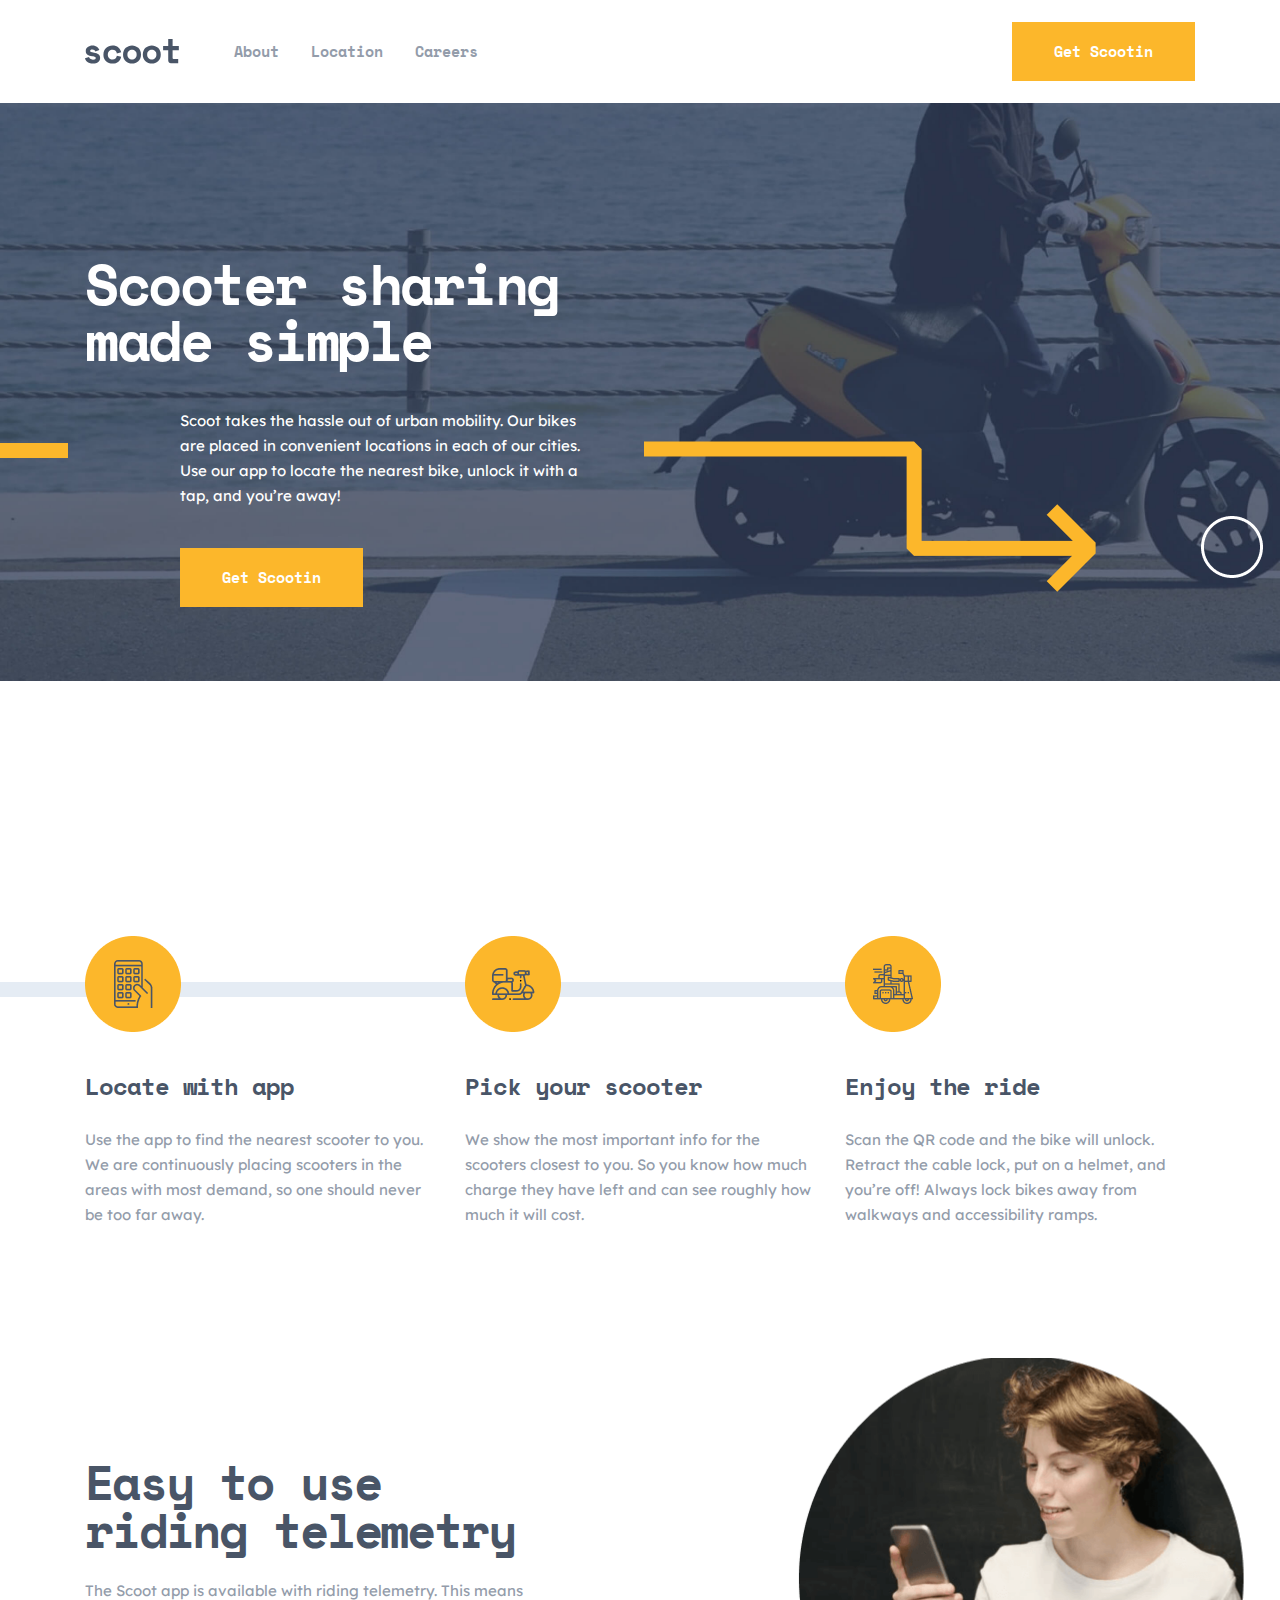
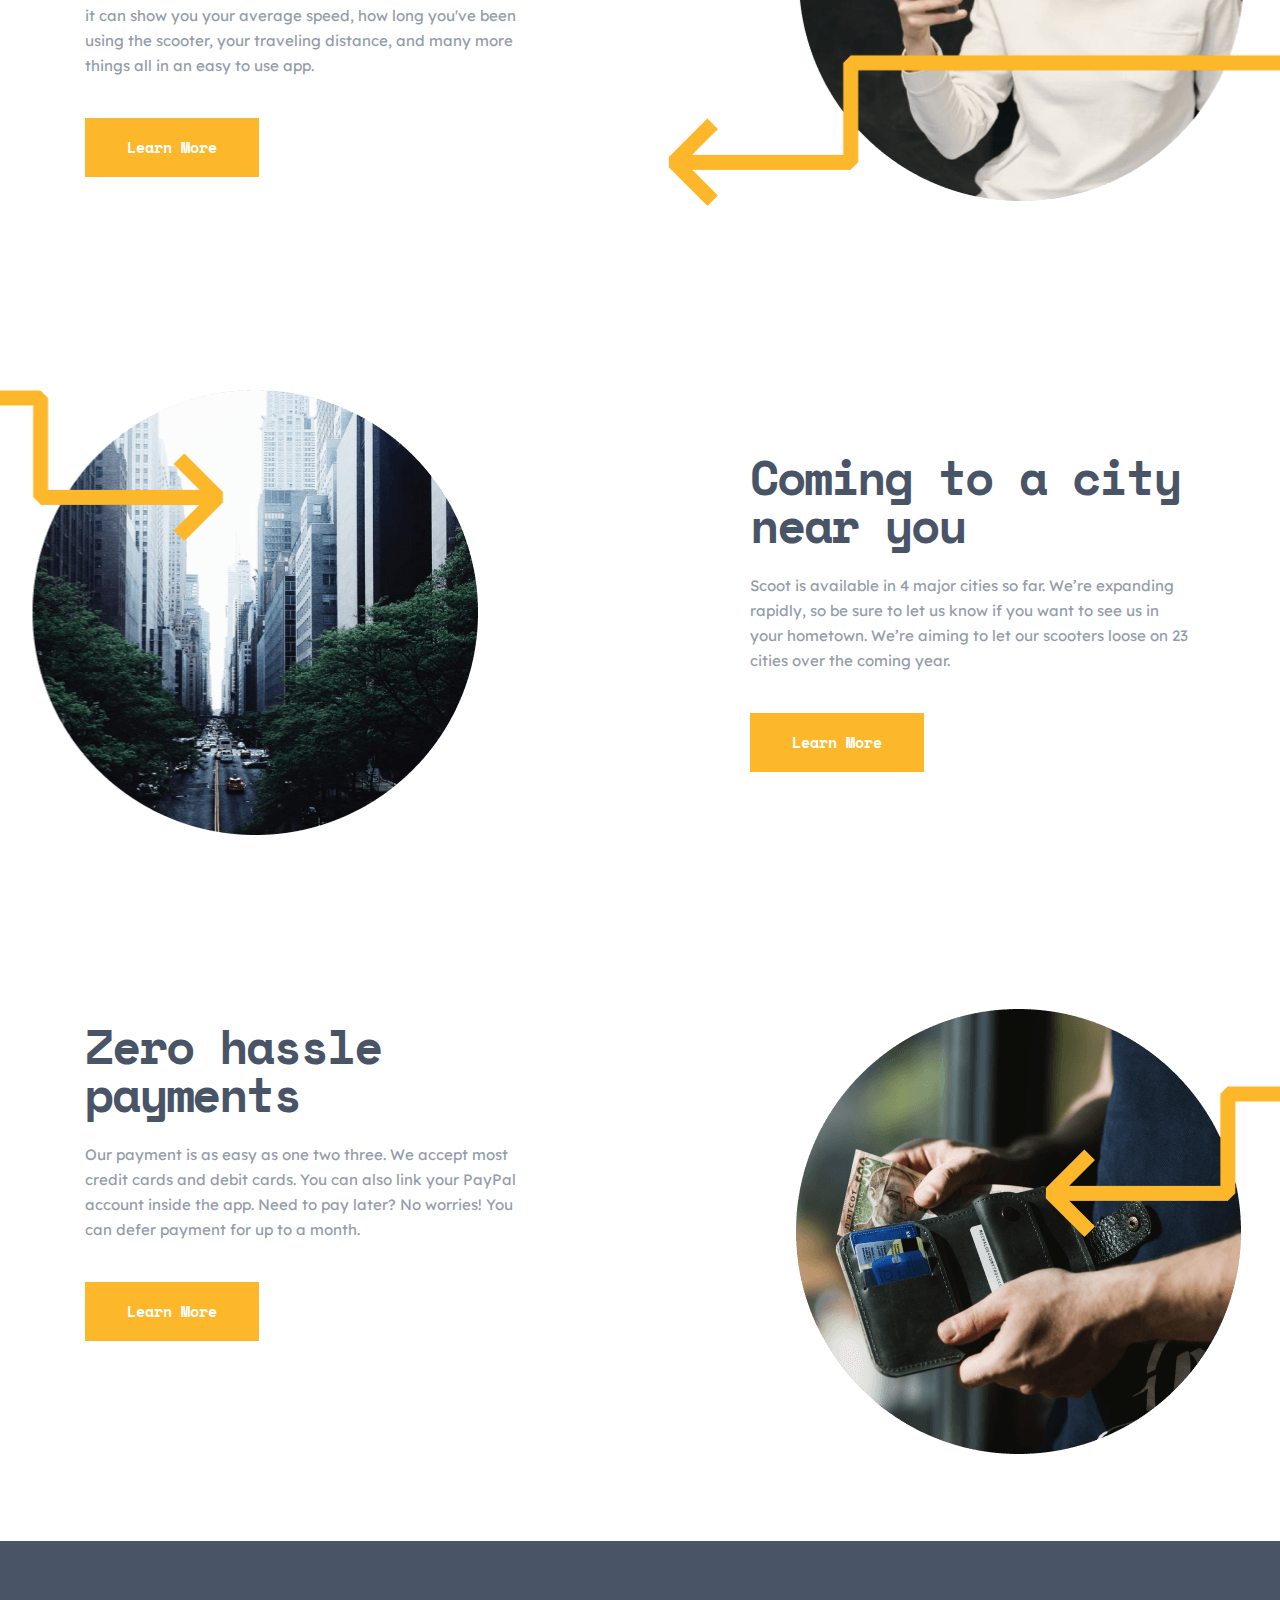
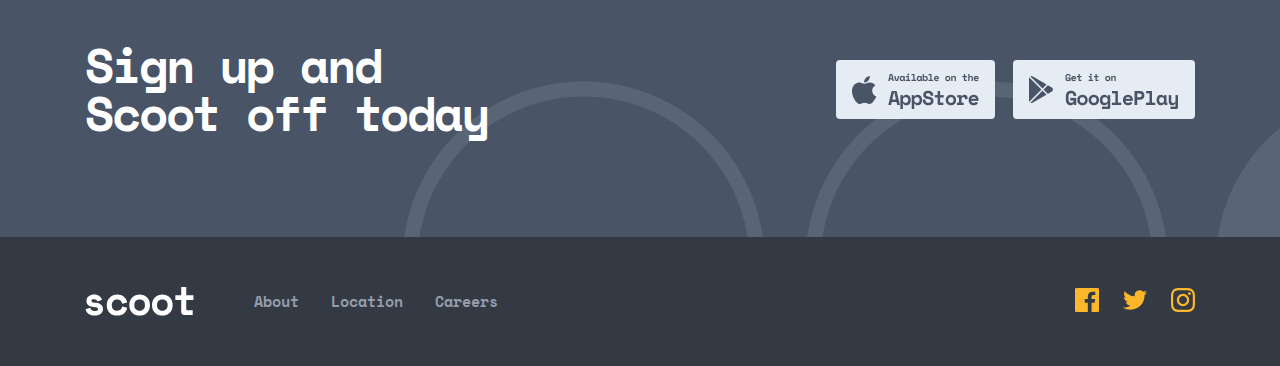
==== commit 0553ee7d: "Add background images to html files" ====
--- a/index.html
+++ b/index.html
@@ -19,7 +19,7 @@
           <img src="./images/scoot-logo.svg" alt="scoot brand logo" class="site-header__logo-img">
         </a>
 
-        <nav class="site-header__navbar">
+        <nav class="site-header__menu">
           <ul class="site-header__list">
             <li class="site-header__item"><a href="./about.html" class="site-header__item-link">About</a></li>
             <li class="site-header__item"><a href="./location.html" class="site-header__item-link">Location</a></li>
@@ -56,19 +56,19 @@
         <div class="process__inner">
           <ul class="process__list">
             <li class="process__item">
-              <img src="./images/locate.png" alt="" class="process__img">
+              <img src="./images/locate.png" alt="the phone on the hand icon" class="process__img">
               <h3 class="process__subtitle">Locate with app</h3>
               <p class="process__text">Use the app to find the nearest scooter to you. We are continuously placing scooters in the areas with most demand, so one should never be too far away. </p>
             </li>
 
             <li class="process__item">
-              <img src="./images/pick.png" alt="" class="process__img">
+              <img src="./images/pick.png" alt="motorcycle icon" class="process__img">
               <h3 class="process__subtitle">Pick your scooter</h3>
               <p class="process__text">We show the most important info for the scooters closest to you. So you know how much charge they have left and can see roughly how much it will cost.</p>
             </li>
 
             <li class="process__item">
-              <img src="./images/enjoy.png" alt="" class="process__img">
+              <img src="./images/enjoy.png" alt="the guy is riding a car icon" class="process__img">
               <h3 class="process__subtitle">Enjoy the ride</h3>
               <p class="process__text">Scan the QR code and the bike will unlock. Retract the cable lock, put on a helmet, and you’re off! Always lock bikes away from walkways and accessibility ramps.</p>
             </li>
@@ -125,7 +125,7 @@
       <div class="container">
         <div class="footer-signup__inner">
           <div class="footer-signup__title-info">
-            <h2 class="footer-signup__title">Sign up and Scoot off today</h2>
+            <strong class="footer-signup__title">Sign up and Scoot off today</strong>
           </div>
           <div class="footer-signup__download-info">
             <a href="#" class="footer-signup__link">
@@ -157,21 +157,18 @@
             <li class="footer__social-item">
               <a href="https://www.facebook.com/" class="footer__social-link">
                 <svg class="footer__social-img" width="24" height="24" xmlns="http://www.w3.org/2000/svg"><path d="M22.675 0H1.325C.593 0 0 .593 0 1.325v21.351C0 23.407.593 24 1.325 24H12.82v-9.294H9.692v-3.622h3.128V8.413c0-3.1 1.893-4.788 4.659-4.788 1.325 0 2.463.099 2.795.143v3.24l-1.918.001c-1.504 0-1.795.715-1.795 1.763v2.313h3.587l-.467 3.622h-3.12V24h6.116c.73 0 1.323-.593 1.323-1.325V1.325C24 .593 23.407 0 22.675 0Z" /></svg>
-                <!-- <img src="./images/facebook.svg" alt="facebook brand logo" class="footer__social-img"> -->
               </a>
             </li>
 
             <li class="footer__social-item">
               <a href="https://www.twitter.com/" class="footer__social-link">
                 <svg class="footer__social-img" width="24" height="20"  xmlns="http://www.w3.org/2000/svg"><path d="M24 2.557c-.883.392-1.832.656-2.828.775 1.017-.609 1.798-1.574 2.165-2.723999C22.386 1.172 21.332 1.582 20.21 1.803 19.313.846001 18.032.248001 16.616.248001c-3.179 0-5.515 2.965999-4.797 6.044999C7.728 6.088 4.1 4.128 1.671 1.149c-1.29 2.213-.669 5.108 1.523 6.574-.806-.026-1.566-.247-2.229-.616-.054 2.281 1.581 4.415 3.949 4.89-.693.188-1.452.232-2.224.084.626 1.956 2.444 3.379 4.6 3.419-2.07 1.623-4.678 2.348-7.29 2.04 2.179 1.397 4.768 2.212 7.548 2.212 9.142 0 14.307-7.721 13.995-14.646.962-.695 1.797-1.562 2.457-2.549Z" /></svg>
-                <!-- <img src="./images/twitter.svg" alt="twitter brand logo" class="footer__social-img"> -->
               </a>
             </li>
 
             <li class="footer__social-item">
               <a href="https://www.instagram.com/" class="footer__social-link">
                 <svg class="footer__social-img" width="24" height="24" xmlns="http://www.w3.org/2000/svg"><path fill-rule="evenodd" clip-rule="evenodd" d="M12 0C8.741 0 8.333.014 7.053.072 2.695.272.273 2.69.073 7.052.014 8.333 0 8.741 0 12c0 3.259.014 3.668.072 4.948.2 4.358 2.618 6.78 6.98 6.98C8.333 23.986 8.741 24 12 24c3.259 0 3.668-.014 4.948-.072 4.354-.2 6.782-2.618 6.979-6.98.059-1.28.073-1.689.073-4.948 0-3.259-.014-3.667-.072-4.947-.196-4.354-2.617-6.78-6.979-6.98C15.668.014 15.259 0 12 0Zm0 2.163c3.204 0 3.584.012 4.85.07 3.252.148 4.771 1.691 4.919 4.919.058 1.265.069 1.645.069 4.849 0 3.205-.012 3.584-.069 4.849-.149 3.225-1.664 4.771-4.919 4.919-1.266.058-1.644.07-4.85.07-3.204 0-3.584-.012-4.849-.07-3.26-.149-4.771-1.699-4.919-4.92-.058-1.265-.07-1.644-.07-4.849 0-3.204.013-3.583.07-4.849.149-3.227 1.664-4.771 4.919-4.919 1.266-.057 1.645-.069 4.849-.069ZM5.838 12c0-3.403 2.759-6.162 6.162-6.162S18.162 8.597 18.162 12c0 3.404-2.759 6.163-6.162 6.163S5.838 15.403 5.838 12ZM12 16c-2.209 0-4-1.79-4-4 0-2.209 1.791-4 4-4s4 1.791 4 4c0 2.21-1.791 4-4 4Zm4.965-10.405c0-.795.645-1.44 1.441-1.44.795 0 1.439.645 1.439 1.44 0 .795-.644 1.44-1.439 1.44-.796 0-1.441-.645-1.441-1.44Z" /></svg>
-                <!-- <img src="./images/instagram.svg" alt="instagram brand logo" class="footer__social-img"> -->
               </a>
             </li>
           </ul>
--- a/css/main.css
+++ b/css/main.css
@@ -380,6 +380,7 @@
   font-family: "Space Mono";
   font-style: normal;
   font-weight: bold;
+  overflow-x: hidden;
   margin: 0;
   padding: 0;
 }
@@ -407,31 +408,28 @@
   padding: 0 20px;
 }
 
-.site-header {
+.site-header__inner {
+  display: -webkit-box;
+  display: -ms-flexbox;
+  display: flex;
+  -webkit-box-align: center !important;
+      -ms-flex-align: center !important;
+          align-items: center !important;
   padding: 22px 0;
-}
-
-.site-header__inner {
-  display: -webkit-box;
-  display: -ms-flexbox;
-  display: flex;
-  -webkit-box-align: center;
-      -ms-flex-align: center;
-          align-items: center;
 }
 
 .site-header__logo-link:hover {
   opacity: 0.8;
 }
 
-.site-header__navbar {
+.site-header__menu {
   width: 100%;
   display: -webkit-box;
   display: -ms-flexbox;
   display: flex;
-  -webkit-box-align: center;
-      -ms-flex-align: center;
-          align-items: center;
+  -webkit-box-align: center !important;
+      -ms-flex-align: center !important;
+          align-items: center !important;
   margin-left: 55px;
 }
 
@@ -439,9 +437,9 @@
   display: -webkit-box;
   display: -ms-flexbox;
   display: flex;
-  -webkit-box-align: center;
-      -ms-flex-align: center;
-          align-items: center;
+  -webkit-box-align: center !important;
+      -ms-flex-align: center !important;
+          align-items: center !important;
   list-style-type: none;
   margin-right: auto;
   padding: 0;
@@ -452,6 +450,7 @@
 }
 
 .site-header__item-link {
+  font-weight: bold;
   font-size: 15px;
   line-height: 25px;
   text-decoration: none;
@@ -488,13 +487,42 @@
   padding: 153px 0;
   background-image: url("../../images/Bitmap.jpg");
   background-repeat: no-repeat;
-  background-size: cover;
+  background-size: 100%;
+}
+
+.hero__inner {
+  position: relative;
+  background-image: url("../../images/hero-right-arrow.png");
+  background-repeat: no-repeat;
+  background-position: calc(50% + 230px) calc(50% + 85px);
+}
+
+.hero__inner::after {
+  content: "";
+  width: 234px;
+  height: 62px;
+  background-image: url("../../images/circle-group.png");
+  background-repeat: no-repeat;
+  position: absolute;
+  top: 260px;
+  right: -240px;
 }
 
 .hero__content {
   width: 500px;
   color: #FFFFFF;
-  z-index: 3;
+  position: relative;
+}
+
+.hero__content::before {
+  content: "";
+  width: 203px;
+  height: 15px;
+  background-image: url("../../images/hero-line.png");
+  background-repeat: no-repeat;
+  position: absolute;
+  top: 187px;
+  left: -220px;
 }
 
 .hero__title {
@@ -659,57 +687,6 @@
   margin: 24px 0 40px;
 }
 
-.sign-up {
-  background-color: #495567;
-  background-image: url("../../images/footer-bg.png");
-  background-repeat: no-repeat;
-  background-position: calc(50% + 40px) calc(50% + 20px);
-  padding: 102px 0;
-}
-
-.sign-up__inner {
-  display: -webkit-box;
-  display: -ms-flexbox;
-  display: flex;
-  -webkit-box-pack: justify;
-      -ms-flex-pack: justify;
-          justify-content: space-between;
-  -webkit-box-align: center;
-      -ms-flex-align: center;
-          align-items: center;
-}
-
-.sign-up__title-info {
-  width: 415px;
-}
-
-.sign-up__title {
-  font-weight: bold;
-  font-size: 48px;
-  line-height: 48px;
-  letter-spacing: -2.14286px;
-  color: #FFFFFF;
-}
-
-.sign-up__download-info {
-  display: -webkit-box;
-  display: -ms-flexbox;
-  display: flex;
-  -webkit-box-align: center;
-      -ms-flex-align: center;
-          align-items: center;
-}
-
-.sign-up__link {
-  background: #E5ECF4;
-  border-radius: 4px;
-  padding: 10px 16px;
-}
-
-.sign-up__link:first-child {
-  margin-right: 18px;
-}
-
 .about-hero {
   padding: 62px 0;
   background-image: url("../../images/about-bg.png");
@@ -717,11 +694,28 @@
   background-size: cover;
 }
 
+.about-hero__inner {
+  position: relative;
+}
+
+.about-hero__inner::before {
+  content: "";
+  width: 234px;
+  height: 62px;
+  background-image: url("../../images/circle-group.png");
+  background-repeat: no-repeat;
+  position: absolute;
+  top: 0;
+  right: -240px;
+}
+
 .about-hero__title {
+  font-weight: bold;
   font-size: 56px;
   line-height: 56px;
   letter-spacing: -2.5px;
   color: #FFFFFF;
+  margin: 0;
 }
 
 .mobility {
@@ -942,7 +936,30 @@
   background-image: url("../../images/careers-bg.png");
   background-repeat: no-repeat;
   background-size: cover;
-  padding: 100px 0;
+  padding: 62px 0;
+}
+
+.careers-hero__inner {
+  position: relative;
+}
+
+.careers-hero__inner::before {
+  content: "";
+  width: 234px;
+  height: 62px;
+  background-image: url("../../images/circle-group.png");
+  background-repeat: no-repeat;
+  position: absolute;
+  top: 0;
+  right: -240px;
+}
+
+.careers-hero__title {
+  font-size: 56px;
+  line-height: 56px;
+  letter-spacing: -2.5px;
+  color: #FFFFFF;
+  margin: 0;
 }
 
 .mission {
@@ -1094,11 +1111,28 @@
   background-size: cover;
 }
 
+.location-hero__inner {
+  position: relative;
+}
+
+.location-hero__inner::before {
+  content: "";
+  width: 234px;
+  height: 62px;
+  background-image: url("../../images/circle-group.png");
+  background-repeat: no-repeat;
+  position: absolute;
+  top: 0;
+  right: -240px;
+}
+
 .location-hero__title {
+  font-weight: bold;
   font-size: 56px;
   line-height: 56px;
   letter-spacing: -2.5px;
   color: #FFFFFF;
+  margin: 0;
 }
 
 .city {
@@ -1150,8 +1184,8 @@
   background-color: #495567;
   background-image: url("../../images/footer-bg.png");
   background-repeat: no-repeat;
-  background-position: calc(50% + 40px) calc(50% + 20px);
-  padding: 102px 0;
+  background-position: calc(50% + 40px) calc(50%);
+  padding: 100px 0;
 }
 
 .footer-signup__inner {
@@ -1176,6 +1210,7 @@
   line-height: 48px;
   letter-spacing: -2.14286px;
   color: #FFFFFF;
+  margin: 0;
 }
 
 .footer-signup__download-info {
@@ -1238,6 +1273,7 @@
 }
 
 .footer__item-link {
+  font-weight: bold;
   font-size: 15px;
   line-height: 25px;
   color: #939CAA;
